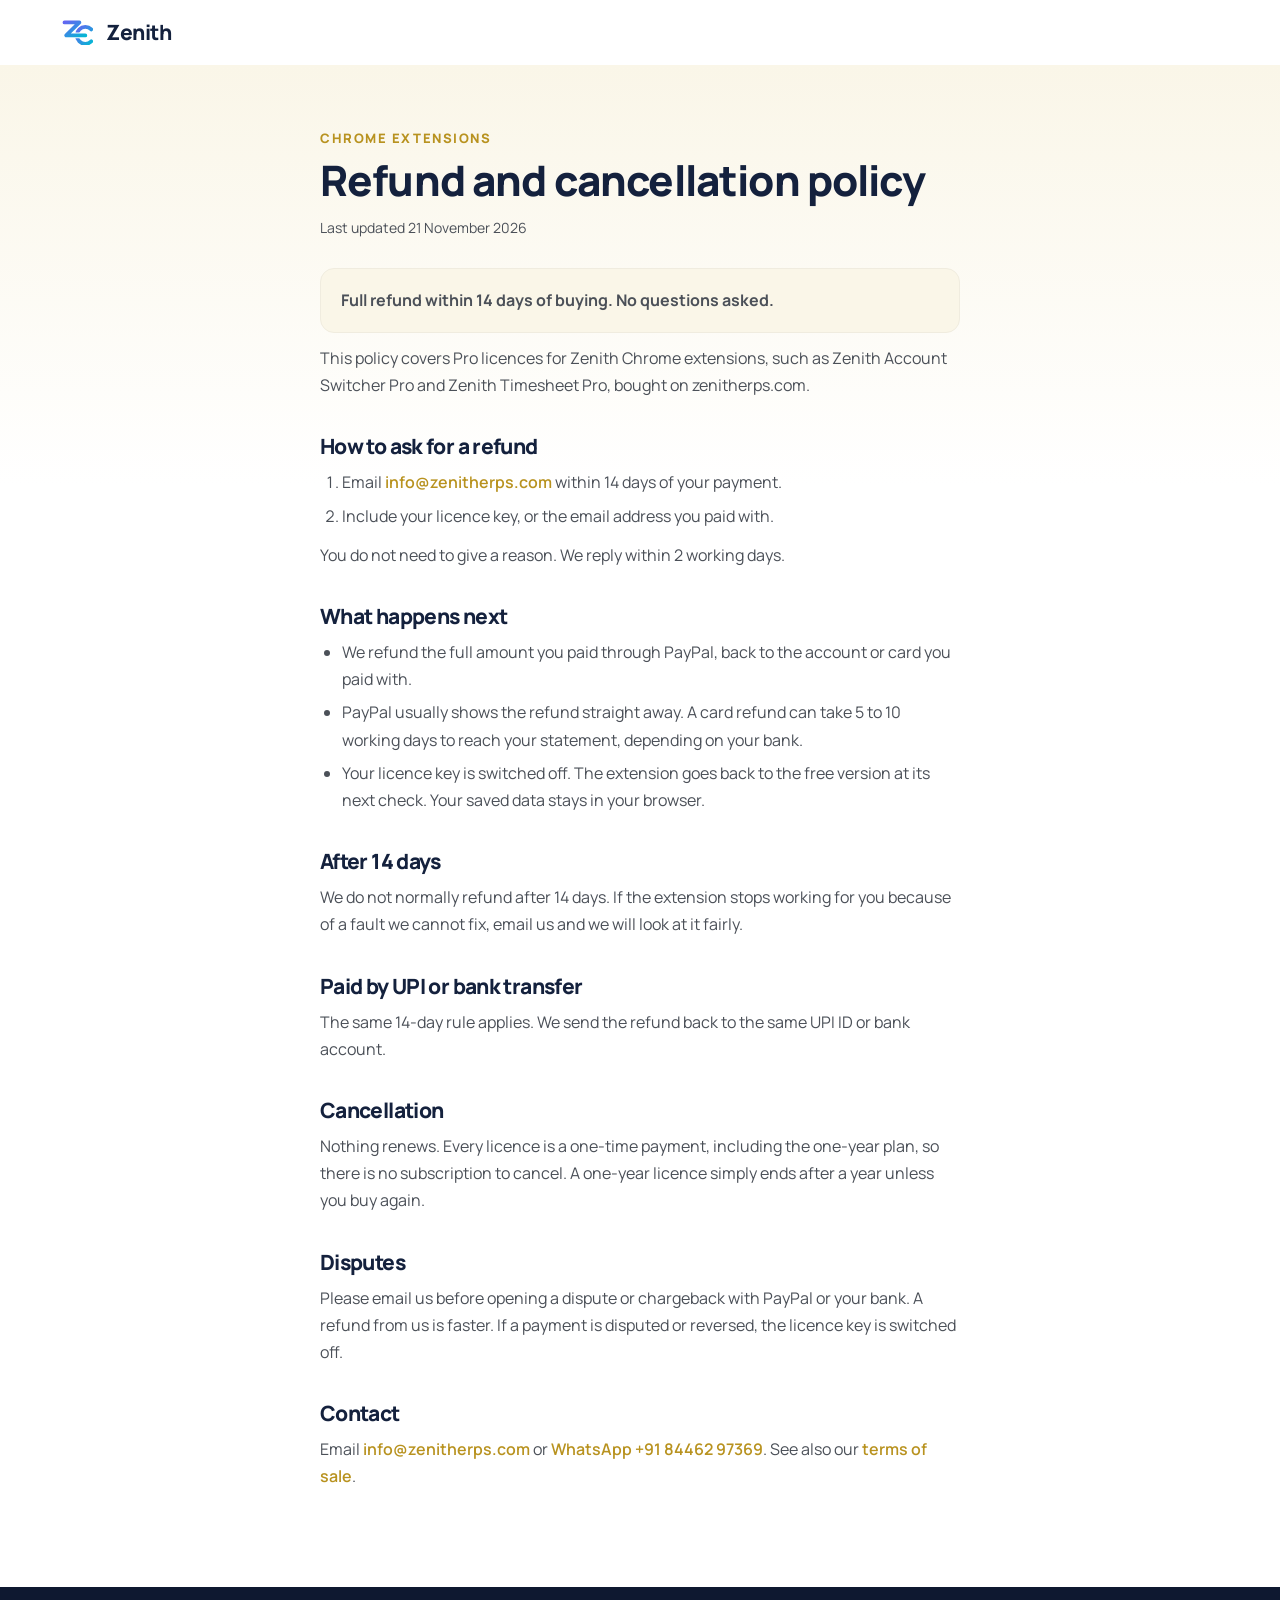
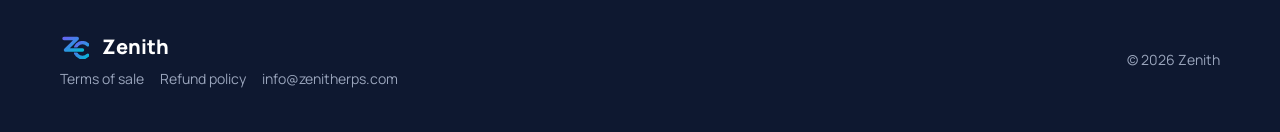
==== refund/index.html @ 4efcab1e "Add terms of sale and refund policy pages for the Chrome extensions The extensions already link to /" ====
<!DOCTYPE html>
<html lang="en">
<head>
<meta charset="utf-8">
<meta name="viewport" content="width=device-width, initial-scale=1">
<title>Refund Policy | Zenith Chrome Extensions</title>
<meta name="description" content="Full refund within 14 days of buying a Zenith Chrome extension licence. No questions asked.">
<link rel="canonical" href="https://zenitherps.com/refund/">
<meta name="theme-color" content="#14213D">
<link rel="icon" type="image/svg+xml" href="/assets/zc-mark.svg">
<link rel="preconnect" href="https://fonts.googleapis.com">
<link rel="preconnect" href="https://fonts.gstatic.com" crossorigin>
<link href="https://fonts.googleapis.com/css2?family=Manrope:wght@400;500;600;700;800&display=swap" rel="stylesheet">
<link rel="stylesheet" href="/styles.css">
<link rel="stylesheet" href="/buy/buy.css">
</head>
<body>
<div class="page">

<header class="nav" id="nav">
  <div class="nav__inner">
    <a href="/" class="nav__brand">
      <img src="/assets/zc-mark.svg" alt="Zenith logo" width="36" height="36">
      <span>Zenith</span>
    </a>
  </div>
</header>

<main class="buy">
  <div class="buy__inner legal">
    <div class="buy__label">Chrome extensions</div>
    <h1 class="balance">Refund and cancellation policy</h1>
    <p class="legal__date">Last updated 21 November 2026</p>

    <div class="legal__box">
      <p style="margin-top:0"><strong>Full refund within 14 days of buying. No questions asked.</strong></p>
    </div>

    <p>This policy covers Pro licences for Zenith Chrome extensions, such as Zenith Account Switcher Pro and Zenith Timesheet Pro, bought on zenitherps.com.</p>

    <h2>How to ask for a refund</h2>
    <ol>
      <li>Email <a href="mailto:info@zenitherps.com">info@zenitherps.com</a> within 14 days of your payment.</li>
      <li>Include your licence key, or the email address you paid with.</li>
    </ol>
    <p>You do not need to give a reason. We reply within 2 working days.</p>

    <h2>What happens next</h2>
    <ul>
      <li>We refund the full amount you paid through PayPal, back to the account or card you paid with.</li>
      <li>PayPal usually shows the refund straight away. A card refund can take 5 to 10 working days to reach your statement, depending on your bank.</li>
      <li>Your licence key is switched off. The extension goes back to the free version at its next check. Your saved data stays in your browser.</li>
    </ul>

    <h2>After 14 days</h2>
    <p>We do not normally refund after 14 days. If the extension stops working for you because of a fault we cannot fix, email us and we will look at it fairly.</p>

    <h2>Paid by UPI or bank transfer</h2>
    <p>The same 14-day rule applies. We send the refund back to the same UPI ID or bank account.</p>

    <h2>Cancellation</h2>
    <p>Nothing renews. Every licence is a one-time payment, including the one-year plan, so there is no subscription to cancel. A one-year licence simply ends after a year unless you buy again.</p>

    <h2>Disputes</h2>
    <p>Please email us before opening a dispute or chargeback with PayPal or your bank. A refund from us is faster. If a payment is disputed or reversed, the licence key is switched off.</p>

    <h2>Contact</h2>
    <p>Email <a href="mailto:info@zenitherps.com">info@zenitherps.com</a> or <a href="https://wa.me/918446297369" rel="noopener" target="_blank">WhatsApp +91 84462 97369</a>. See also our <a href="/terms/">terms of sale</a>.</p>
  </div>
</main>

<footer class="foot">
  <div class="foot__inner">
    <div class="foot__brand">
      <div class="foot__logo"><img src="/assets/zc-mark.svg" alt="Zenith logo" width="32" height="32"><div>Zenith</div></div>
      <div class="foot__tag foot__links"><a href="/terms/">Terms of sale</a><a href="/refund/">Refund policy</a><a href="mailto:info@zenitherps.com">info@zenitherps.com</a></div>
    </div>
    <div class="foot__right">
      <div class="foot__copy">© 2026 Zenith</div>
    </div>
  </div>
</footer>

</div>
</body>
</html>
---- styles.css ----
/* Zenith ERP marketing site. Values read from the Claude Design handoff (v2). */

:root {
  --navy: #14213D;
  --navy-deep: #0E1830;
  --navy-light: #1F3160;
  --navy-light-2: #243760;
  --gold: #C9A227;
  --gold-light: #E3C458;
  --gold-dark: #B8921F;
  --gold-darker: #9E7E17;
  --text: #3A3F4A;
  --body: #4B5058;
  --muted: #6B7280;
  --border: #F0ECDF;
  --border-warm: #EFE6C8;
  --border-input: #E5E1D3;
  --surface: #FCFBF7;
  --cream-1: #FAF6E8;
  --cream-2: #F6EFD6;
  --wa: #1DA851;
  --wa-hover: #178F44;
  --on-navy: #D5D9E2;
  --on-navy-2: #C9CFDB;
  --on-navy-3: #9AA5BC;
  --gold-grad: linear-gradient(135deg, #E3C458, #C9A227 60%, #B8921F);
  --gold-shadow: 0 12px 30px rgba(201, 162, 39, .35);
  --card-shadow: 0 8px 24px rgba(20, 33, 61, .05);
  --lift-shadow: 0 24px 50px rgba(20, 33, 61, .12);
}

@keyframes zfloat { 0%, 100% { transform: translateY(0); } 50% { transform: translateY(-10px); } }
@keyframes zpulse { 0%, 100% { opacity: .5; transform: scale(.8); } 50% { opacity: 1; transform: scale(1.2); } }
@keyframes zflow { to { transform: translateY(44px); } }
@keyframes zreveal { from { opacity: 0; transform: translateY(28px); } to { opacity: 1; transform: none; } }
@keyframes zin { from { opacity: 0; transform: translateY(18px); } to { opacity: 1; transform: none; } }
@keyframes zshine { from { background-position: 200% 0; } to { background-position: -200% 0; } }

html { scroll-behavior: smooth; }
body {
  margin: 0; background: #fff; color: var(--text);
  font-family: 'Manrope', system-ui, sans-serif; -webkit-font-smoothing: antialiased;
}
a { color: var(--gold); text-decoration: none; }
a:hover { color: #A8861C; }
input::placeholder { color: #9AA0AA; }
h1, h2, h3, p { margin: 0; }
img { max-width: 100%; }

.page { width: 100%; min-height: 100vh; background: #fff; overflow-x: clip; }
.container { max-width: 1160px; margin: 0 auto; padding: 104px 24px; }
.balance { text-wrap: balance; }

/* Scroll reveals: CSS scroll-driven where supported, IntersectionObserver fallback otherwise. */
.reveal { animation: zreveal linear both; animation-timeline: view(); animation-range: entry 0% entry 40%; }
.sec-head.reveal { animation-range: entry 0% entry 35%; }
@supports not (animation-timeline: view()) {
  .reveal { animation: none; opacity: 0; transform: translateY(28px); transition: opacity .7s cubic-bezier(.2,.7,.2,1), transform .7s cubic-bezier(.2,.7,.2,1); }
  .reveal.is-in { opacity: 1; transform: none; }
}
@media (prefers-reduced-motion: reduce) {
  .reveal, .reveal.is-in { animation: none; opacity: 1; transform: none; transition: none; }
  .float, .blink, .wire__pulse, .shine, .hero__copy, .hero__art { animation: none !important; }
}

/* Section headings */
.label { font-size: 13px; font-weight: 800; letter-spacing: .14em; text-transform: uppercase; color: var(--gold); }
.label--light { color: var(--gold-light); }
h2 { font-size: clamp(32px, 3.8vw, 48px); font-weight: 800; color: var(--navy); letter-spacing: -.03em; line-height: 1.05; }
.h2--white { color: #fff; }
.h2--contact { font-size: clamp(34px, 4.2vw, 54px); }
.sec-head { display: flex; flex-direction: column; gap: 14px; margin-bottom: 52px; }
.sec-head--flush { margin-bottom: 0; }
.sec-head--row { flex-direction: row; flex-wrap: wrap; align-items: flex-end; justify-content: space-between; gap: 20px; }
.sec-head__text { display: flex; flex-direction: column; gap: 14px; }

/* Buttons */
.btn { display: inline-flex; white-space: nowrap; align-items: center; gap: 10px; border-radius: 12px; font-weight: 700; transition: transform .2s, background .2s, color .2s; }
.btn:hover { transform: translateY(-2px); }
.btn--sm { font-size: 14px; gap: 8px; }
.btn--md { font-size: 15px; padding: 12px 22px; }
.btn--lg { font-size: 16px; }
.btn--navy { background: var(--navy); color: #fff; padding: 10px 18px; box-shadow: 0 6px 18px rgba(20, 33, 61, .22); }
.btn--navy:hover { background: var(--navy-light); color: #fff; transform: none; }
.btn--gold { background: var(--gold-grad); color: var(--navy); font-weight: 800; padding: 16px 28px; box-shadow: var(--gold-shadow), inset 0 1px 0 rgba(255, 255, 255, .5); }
.btn--gold:hover { color: var(--navy); }
.btn--gold.btn--flat { padding: 15px 28px; box-shadow: var(--gold-shadow); }
.btn--wa-outline { border: 2px solid var(--wa); color: var(--wa-hover); background: #fff; padding: 14px 26px; }
.btn--wa-outline.btn--sm { border-width: 1.5px; padding: 9px 16px; }
.btn--wa-outline.btn--sm:hover { transform: none; }
.btn--wa-outline.btn--md { padding: 12px 22px; background: transparent; }
.btn--wa-outline:hover { background: var(--wa); color: #fff; }
.btn--wa-solid { background: var(--wa); color: #fff; padding: 15px 28px; box-shadow: 0 12px 30px rgba(29, 168, 81, .3); }
.btn--wa-solid:hover { color: #fff; }
.btn-row { display: flex; flex-wrap: wrap; gap: 12px; }
.dot { display: inline-block; width: 6px; height: 6px; border-radius: 50%; }
.dot--gold { background: var(--gold); }
.dot--green { width: 8px; height: 8px; background: var(--wa); }
.dot--live { background: var(--wa); box-shadow: 0 0 8px var(--wa); }

/* Header */
.nav { position: sticky; top: 0; z-index: 50; background: rgba(255, 255, 255, .88); backdrop-filter: blur(14px); -webkit-backdrop-filter: blur(14px); border-bottom: 1px solid transparent; box-shadow: none; transition: box-shadow .3s, border-color .3s; }
.nav.is-scrolled { border-bottom-color: #EEE9DA; box-shadow: 0 8px 30px rgba(20, 33, 61, .08); }
.nav__inner { max-width: 1160px; margin: 0 auto; padding: 14px 24px; display: flex; align-items: center; justify-content: space-between; gap: 16px; }
.nav__brand { display: flex; align-items: center; gap: 10px; color: var(--navy); }
.nav__brand:hover { color: var(--navy); }
.nav__brand img { width: 36px; height: 36px; display: block; }
.nav__brand span { font-weight: 800; font-size: 21px; letter-spacing: -.02em; }
.nav__ctas { display: flex; gap: 10px; align-items: center; }

/* Hero */
.hero { position: relative; overflow: hidden; }
.hero__glow { position: absolute; inset: 0; background: radial-gradient(60% 50% at 80% 20%, rgba(201, 162, 39, .16), transparent 70%), radial-gradient(40% 40% at 10% 90%, rgba(20, 33, 61, .06), transparent 70%); }
.hero__grid { position: absolute; inset: 0; background-image: linear-gradient(rgba(20, 33, 61, .045) 1px, transparent 1px), linear-gradient(90deg, rgba(20, 33, 61, .045) 1px, transparent 1px); background-size: 40px 40px; mask-image: radial-gradient(70% 70% at 50% 40%, #000 30%, transparent); -webkit-mask-image: radial-gradient(70% 70% at 50% 40%, #000 30%, transparent); }
.hero__inner { position: relative; max-width: 1160px; margin: 0 auto; padding: 40px 24px 64px; display: grid; grid-template-columns: repeat(auto-fit, minmax(320px, 1fr)); gap: 56px; align-items: center; }
.hero__copy { display: flex; flex-direction: column; gap: 26px; animation: zin .8s cubic-bezier(.2, .7, .2, 1) both; }
.pill { display: inline-flex; white-space: nowrap; align-items: center; gap: 10px; align-self: flex-start; padding: 7px 14px 7px 8px; border-radius: 999px; background: #fff; border: 1px solid var(--border-warm); box-shadow: 0 4px 14px rgba(20, 33, 61, .06); font-size: 13px; font-weight: 600; color: var(--navy); }
.pill__chip { padding: 3px 9px; border-radius: 999px; background: linear-gradient(135deg, #E3C458, #C9A227); color: var(--navy); font-size: 11px; font-weight: 800; letter-spacing: .08em; }
h1 { font-size: clamp(42px, 5.6vw, 72px); line-height: 1; font-weight: 800; color: var(--navy); letter-spacing: -.035em; text-wrap: balance; }
.shine { background: linear-gradient(90deg, #9E7E17, #E3C458, #C9A227, #9E7E17); background-size: 200% 100%; -webkit-background-clip: text; background-clip: text; color: transparent; animation: zshine 6s linear infinite; }
.hero__sub { font-size: 19px; line-height: 1.55; color: var(--body); max-width: 540px; text-wrap: pretty; }
.trust { display: flex; flex-wrap: wrap; gap: 8px 18px; font-size: 14px; font-weight: 600; color: var(--muted); }
.trust span { display: flex; align-items: center; gap: 7px; }

.hero__art { position: relative; min-height: 420px; display: flex; align-items: center; justify-content: center; animation: zin 1s .15s cubic-bezier(.2, .7, .2, 1) both; }
.hero__halo { position: absolute; width: 80%; height: 80%; border-radius: 50%; background: radial-gradient(closest-side, rgba(201, 162, 39, .35), rgba(201, 162, 39, 0)); }
.hero__ring { position: absolute; right: -2%; bottom: 4%; width: 150px; height: 150px; border-radius: 50%; border: 16px solid rgba(201, 162, 39, .28); filter: blur(7px); }
.frame { position: relative; width: min(100%, 500px); border-radius: 14px; background: linear-gradient(180deg, #1F3160, #14213D); padding: 10px 10px 16px; box-shadow: 0 40px 80px rgba(20, 33, 61, .28), 0 0 0 1px rgba(255, 255, 255, .08) inset; transform: perspective(1400px) rotateY(-9deg) rotateX(3deg); }
.frame img { display: block; width: 100%; height: auto; border-radius: 7px; }
.frame__foot { margin: 11px auto 0; width: 44px; height: 4px; border-radius: 2px; background: rgba(255, 255, 255, .25); }
.float { position: absolute; padding: 14px; border-radius: 12px; background: rgba(255, 255, 255, .85); backdrop-filter: blur(10px); -webkit-backdrop-filter: blur(10px); box-shadow: 0 16px 40px rgba(20, 33, 61, .14); border: 1px solid var(--border); display: flex; flex-direction: column; gap: 8px; }
.float--bill { left: -2%; top: 4%; width: 160px; animation: zfloat 6s ease-in-out infinite; }
.float--rate { right: -3%; top: 12%; width: 150px; animation: zfloat 7s ease-in-out infinite 1s; }
.float--tag { left: 6%; bottom: 2%; width: 140px; flex-direction: row; align-items: center; gap: 10px; animation: zfloat 8s ease-in-out infinite .5s; }
.float__head { display: flex; justify-content: space-between; align-items: center; }
.float__head span:first-child, .float__title { font-size: 11px; font-weight: 800; color: var(--navy); letter-spacing: .06em; }
.float__gst { font-size: 10px; font-weight: 700; color: var(--wa-hover); background: rgba(29, 168, 81, .12); padding: 2px 6px; border-radius: 999px; }
.float__col { display: flex; flex-direction: column; gap: 6px; flex: 1; }
.bar { height: 6px; border-radius: 3px; background: #E9E4D3; }
.bar--gold { height: 8px; border-radius: 4px; background: linear-gradient(90deg, #E3C458, #C9A227); }
.bar--tall { height: 12px; border-radius: 6px; }
.bar--90 { width: 90%; } .bar--80 { width: 80%; } .bar--70 { width: 70%; } .bar--62 { width: 62%; } .bar--50 { width: 50%; }
.tag-icon { width: 24px; height: 24px; border-radius: 5px; border: 2px solid var(--gold); transform: rotate(45deg); flex: none; display: flex; align-items: center; justify-content: center; }
.tag-icon i { width: 5px; height: 5px; border-radius: 50%; background: var(--gold); }

/* Built for the counter */
.counter { background: var(--surface); border-top: 1px solid var(--border); border-bottom: 1px solid var(--border); }
.link-arrow { font-size: 15px; font-weight: 700; color: var(--navy); display: inline-flex; align-items: center; gap: 8px; border-bottom: 2px solid var(--gold); padding-bottom: 3px; }
.link-arrow:hover { color: var(--gold); }
.chev { display: inline-block; width: 8px; height: 8px; border-top: 2px solid currentColor; border-right: 2px solid currentColor; transform: rotate(45deg); }
.grid { display: grid; gap: 20px; }
.grid--4 { grid-template-columns: repeat(auto-fit, minmax(min(100%, 200px), 1fr)); }
.grid--3 { grid-template-columns: repeat(auto-fit, minmax(min(100%, 260px), 1fr)); }
.grid--tight { gap: 18px; }
.card { background: #fff; border: 1px solid var(--border); border-radius: 12px; padding: 30px 28px; box-shadow: var(--card-shadow); display: flex; flex-direction: column; gap: 16px; transition: transform .25s, box-shadow .25s, border-color .25s; }
.card:hover { transform: translateY(-6px); box-shadow: var(--lift-shadow); border-color: #E9D9A3; }
.card h3 { font-size: 20px; font-weight: 800; color: var(--navy); letter-spacing: -.01em; }
.card p { font-size: 15px; line-height: 1.65; color: var(--body); }
.tile { width: 48px; height: 48px; border-radius: 12px; background: linear-gradient(135deg, rgba(201, 162, 39, .18), rgba(201, 162, 39, .06)); border: 1px solid rgba(201, 162, 39, .5); display: flex; align-items: center; justify-content: center; }
.tile svg { display: block; }

/* Your shop, your computer */
.local { max-width: 1160px; margin: 0 auto; padding: 112px 24px; display: grid; grid-template-columns: repeat(auto-fit, minmax(320px, 1fr)); gap: 64px; align-items: center; }
.local__copy { display: flex; flex-direction: column; gap: 24px; }
.local h2 { line-height: 1.08; }
.ticks { list-style: none; margin: 8px 0 0; padding: 0; display: flex; flex-direction: column; gap: 18px; }
.ticks li { display: flex; gap: 14px; align-items: flex-start; font-size: 17px; line-height: 1.55; color: var(--text); }
.tick { flex: none; width: 26px; height: 26px; border-radius: 50%; background: linear-gradient(135deg, #E3C458, #C9A227); display: flex; align-items: center; justify-content: center; margin-top: 1px; box-shadow: 0 4px 10px rgba(201, 162, 39, .35); }
.tick i { display: block; width: 10px; height: 5px; border-left: 2.5px solid var(--navy); border-bottom: 2.5px solid var(--navy); transform: rotate(-45deg) translate(1px, -1px); }
.local__cta { align-self: flex-start; margin-top: 8px; }

.diagram { position: relative; overflow: hidden; display: flex; flex-direction: column; align-items: center; padding: 44px 24px 34px; border-radius: 14px; background: radial-gradient(120% 90% at 50% 0%, #1F3160 0%, #14213D 55%, #0E1830 100%); box-shadow: 0 40px 90px rgba(20, 33, 61, .32); }
.diagram__grid { position: absolute; inset: 0; background-image: linear-gradient(rgba(255, 255, 255, .04) 1px, transparent 1px), linear-gradient(90deg, rgba(255, 255, 255, .04) 1px, transparent 1px); background-size: 28px 28px; mask-image: radial-gradient(closest-side, #000, transparent); -webkit-mask-image: radial-gradient(closest-side, #000, transparent); }
.diagram__glow { position: absolute; top: -40px; width: 280px; height: 280px; border-radius: 50%; background: radial-gradient(closest-side, rgba(201, 162, 39, .38), rgba(201, 162, 39, 0)); }
.diagram__main { position: relative; display: flex; flex-direction: column; align-items: center; gap: 10px; }
.server { width: 176px; height: 108px; border-radius: 12px; background: linear-gradient(160deg, #243760, #14213D); border: 1px solid rgba(201, 162, 39, .7); box-shadow: 0 0 0 6px rgba(201, 162, 39, .08), 0 20px 50px rgba(0, 0, 0, .45), inset 0 1px 0 rgba(255, 255, 255, .15); display: flex; flex-direction: column; justify-content: center; gap: 6px; padding: 0 18px; box-sizing: border-box; }
.server__line { height: 4px; border-radius: 2px; background: rgba(255, 255, 255, .22); }
.server__line--gold { height: 5px; border-radius: 3px; background: var(--gold); width: 55%; box-shadow: 0 0 10px rgba(201, 162, 39, .7); }
.server__line--85 { width: 85%; } .server__line--70 { width: 70%; } .server__line--40 { width: 40%; background: rgba(255, 255, 255, .12); }
.server__stand { width: 60px; height: 4px; border-radius: 2px; background: rgba(201, 162, 39, .8); }
.server__badge { display: inline-flex; align-items: center; gap: 8px; font-size: 12px; font-weight: 700; color: #fff; letter-spacing: .08em; text-transform: uppercase; padding: 6px 12px; border-radius: 999px; background: rgba(201, 162, 39, .15); border: 1px solid rgba(201, 162, 39, .4); }
.wire { position: relative; }
.wire--down { width: 2px; height: 30px; background: linear-gradient(rgba(201, 162, 39, .2), #C9A227); overflow: hidden; }
.wire__pulse { position: absolute; left: 0; top: -14px; width: 2px; height: 14px; background: #fff; box-shadow: 0 0 8px #fff; animation: zflow 1.8s linear infinite; }
.wire--bus { width: min(100%, 380px); height: 2px; background: linear-gradient(90deg, rgba(201, 162, 39, .2), #C9A227 20%, #C9A227 80%, rgba(201, 162, 39, .2)); }
.wire--drop { width: 2px; height: 26px; background: linear-gradient(#C9A227, rgba(201, 162, 39, .2)); }
.counters { position: relative; width: min(100%, 440px); display: flex; justify-content: space-between; gap: 14px; }
.counter-node { display: flex; flex-direction: column; align-items: center; flex: 1; min-width: 0; }
.screen { width: min(100%, 96px); aspect-ratio: 3 / 2; border-radius: 8px; background: linear-gradient(160deg, rgba(255, 255, 255, .14), rgba(255, 255, 255, .04)); border: 1px solid rgba(201, 162, 39, .5); backdrop-filter: blur(6px); -webkit-backdrop-filter: blur(6px); box-shadow: 0 10px 30px rgba(0, 0, 0, .35), inset 0 1px 0 rgba(255, 255, 255, .2); display: flex; align-items: center; justify-content: center; }
.blink { width: 8px; height: 8px; border-radius: 50%; background: var(--gold); box-shadow: 0 0 12px var(--gold); animation: zpulse 2.4s ease-in-out infinite; }
.blink--2 { animation-delay: .8s; } .blink--3 { animation-delay: 1.6s; }
.screen__stand { width: 24px; height: 3px; background: rgba(201, 162, 39, .6); border-radius: 2px; margin-top: 5px; }
.counter-node__name { font-size: 12px; font-weight: 600; color: var(--on-navy-2); margin-top: 8px; letter-spacing: .04em; }
.diagram__caption { position: relative; margin-top: 28px; display: flex; gap: 18px; flex-wrap: wrap; justify-content: center; font-size: 11px; font-family: ui-monospace, Menlo, monospace; color: var(--on-navy-3); letter-spacing: .06em; }
.diagram__sep { color: var(--gold); }

/* Ready for your CA */
.ca { position: relative; overflow: hidden; background: var(--navy); }
.ca__glow { position: absolute; inset: 0; background: radial-gradient(70% 60% at 100% 0%, rgba(201, 162, 39, .22), transparent 60%); }
.ca .container { position: relative; }
.glass { border: 1px solid rgba(201, 162, 39, .3); border-radius: 12px; padding: 28px 24px; display: flex; flex-direction: column; gap: 14px; background: linear-gradient(160deg, rgba(255, 255, 255, .07), rgba(255, 255, 255, .02)); backdrop-filter: blur(6px); -webkit-backdrop-filter: blur(6px); transition: transform .25s, border-color .25s, background .25s; }
.glass:hover { border-color: var(--gold); transform: translateY(-4px); background: rgba(255, 255, 255, .08); }
.glass__icon { width: 38px; height: 38px; border-radius: 9px; border: 1.5px solid var(--gold); display: flex; align-items: center; justify-content: center; box-sizing: border-box; }
.glass__title { font-size: 22px; font-weight: 800; color: #fff; letter-spacing: -.01em; }
.glass__body { font-size: 14.5px; line-height: 1.6; color: var(--on-navy); }

/* Why jewellers choose Zenith */
.why { padding: 112px 24px; }
.card--why { position: relative; overflow: hidden; padding: 34px 30px; gap: 14px; }
.card--why:hover { border-color: var(--border); }
.card--why h3 { font-size: 22px; }
.card--why p { font-size: 15.5px; }
.watermark { position: absolute; right: -10px; top: -18px; font-size: 120px; font-weight: 800; color: rgba(201, 162, 39, .08); line-height: 1; letter-spacing: -.05em; }
.rule { width: 40px; height: 3px; background: linear-gradient(90deg, #E3C458, #C9A227); border-radius: 2px; }

/* Free download (lead magnet) */
.download { background: var(--surface); border-top: 1px solid var(--border); }
.download__inner { max-width: 1160px; margin: 0 auto; padding: 104px 24px; display: grid; grid-template-columns: repeat(auto-fit, minmax(min(100%, 320px), 1fr)); gap: 48px; align-items: center; }
.download__copy { display: flex; flex-direction: column; gap: 26px; }
.download__sub { font-size: 18px; line-height: 1.55; color: var(--text); text-wrap: pretty; max-width: 540px; }
.ticks--tight { gap: 12px; }
.ticks--tight li { font-size: 16px; }
.form__done { font-size: 14px; color: var(--wa-hover); font-weight: 600; }
.form__done a { text-decoration: underline; }
.form__fine { font-size: 12.5px; color: var(--muted); text-align: center; }

/* Contact */
.contact { position: relative; overflow: hidden; background: linear-gradient(180deg, #FAF6E8, #F6EFD6); border-top: 1px solid var(--border-warm); }
.contact__blob { position: absolute; right: -120px; top: -120px; width: 420px; height: 420px; border-radius: 50%; background: radial-gradient(closest-side, rgba(201, 162, 39, .28), transparent); }
.contact__inner { position: relative; max-width: 1160px; margin: 0 auto; padding: 104px 24px; display: grid; grid-template-columns: repeat(auto-fit, minmax(min(100%, 320px), 1fr)); gap: 48px; align-items: center; }
.contact__copy { display: flex; flex-direction: column; gap: 26px; }
.contact__sub { font-size: 18px; line-height: 1.55; color: var(--text); text-wrap: pretty; max-width: 520px; }
.contact__phone { font-size: clamp(32px, 4.4vw, 48px); font-weight: 800; color: var(--navy); letter-spacing: -.03em; line-height: 1.1; }
.contact__phone:hover { color: var(--gold); }
.contact__meta { display: flex; flex-direction: column; gap: 6px; font-size: 15px; color: var(--body); line-height: 1.5; padding-top: 8px; border-top: 1px solid rgba(201, 162, 39, .35); }
.contact__email { color: var(--body); }
.contact__email:hover { color: var(--gold); }

.form { background: #fff; border: 1px solid var(--border-warm); border-radius: 14px; padding: 32px; box-shadow: 0 30px 70px rgba(20, 33, 61, .14); display: flex; flex-direction: column; gap: 14px; }
.form__head { display: flex; flex-direction: column; gap: 4px; margin-bottom: 6px; }
.form__title { font-size: 20px; font-weight: 800; color: var(--navy); }
.form__sub { font-size: 14px; color: var(--muted); }
.form input:not(.hp) { width: 100%; box-sizing: border-box; font: inherit; font-size: 15px; padding: 14px 16px; border: 1px solid var(--border-input); border-radius: 10px; color: var(--navy); outline: none; background: var(--surface); transition: border-color .2s, background .2s, box-shadow .2s; }
.form input:focus { border-color: var(--gold); background: #fff; box-shadow: 0 0 0 4px rgba(201, 162, 39, .18); }
.form input.is-invalid { border-color: #C0392B; }
.hp { position: absolute; left: -9999px; width: 1px; height: 1px; opacity: 0; }
.form__submit { font: inherit; font-weight: 800; font-size: 16px; background: var(--gold-grad); color: var(--navy); border: 0; padding: 16px; border-radius: 12px; cursor: pointer; margin-top: 6px; box-shadow: 0 10px 24px rgba(201, 162, 39, .3); transition: transform .2s; }
.form__submit:hover { transform: translateY(-2px); }
.form__submit:disabled { cursor: default; transform: none; }
.form__error { font-size: 14px; color: #C0392B; }

/* Footer */
.foot { background: var(--navy-deep); }
.foot__inner { max-width: 1160px; margin: 0 auto; padding: 44px 24px; display: flex; flex-wrap: wrap; justify-content: space-between; align-items: center; gap: 20px; }
.foot__brand { display: flex; flex-direction: column; gap: 6px; }
.foot__logo { display: flex; align-items: center; gap: 10px; font-weight: 800; font-size: 20px; color: #fff; }
.foot__logo img { width: 32px; height: 32px; display: block; }
.foot__logo span { color: var(--gold-light); }
.foot__tag { font-size: 14px; color: var(--on-navy-3); }
.foot__right { display: flex; flex-direction: column; gap: 6px; font-size: 14px; color: var(--on-navy-3); text-align: right; }
.foot__right a { color: #fff; font-weight: 700; font-size: 16px; }
.foot__right a:hover { color: var(--gold-light); }
.foot__copy { white-space: nowrap; }

/* Mobile bottom bar */
.mobile-bar { display: none; position: fixed; left: 0; right: 0; bottom: 0; z-index: 60; gap: 10px; padding: 10px 14px calc(10px + env(safe-area-inset-bottom)); background: rgba(255, 255, 255, .96); backdrop-filter: blur(12px); -webkit-backdrop-filter: blur(12px); border-top: 1px solid #EEE9DA; box-shadow: 0 -10px 30px rgba(20, 33, 61, .08); }
.mobile-bar a { flex: 1; display: flex; align-items: center; justify-content: center; min-height: 50px; border-radius: 12px; font-size: 15px; }
.mobile-bar__call { background: linear-gradient(135deg, #E3C458, #C9A227); color: var(--navy); font-weight: 800; }
.mobile-bar__call:hover { color: var(--navy); }
.mobile-bar__wa { background: var(--wa); color: #fff; font-weight: 700; }
.mobile-bar__wa:hover { color: #fff; }

@media (max-width: 719.98px) {
  .nav__ctas { display: none; }
  .mobile-bar { display: flex; }
  .page { padding-bottom: 84px; }
  .frame { transform: none; }
}
---- buy/buy.css ----
/* Buy pages for Zenith Chrome extensions. Uses the tokens and buttons from /styles.css. */

[hidden] { display: none !important; }

.buy { background: linear-gradient(180deg, #FAF6E8, #fff 420px); min-height: calc(100vh - 160px); }
.buy__inner { max-width: 640px; margin: 0 auto; padding: 64px 16px 96px; }
.buy__label { font-size: 13px; font-weight: 800; letter-spacing: .12em; text-transform: uppercase; color: var(--gold-dark); }
.buy h1 { margin-top: 10px; font-size: clamp(30px, 6vw, 42px); line-height: 1.12; letter-spacing: -.02em; color: var(--navy); font-weight: 800; }
.buy__sub { margin-top: 14px; font-size: 17px; line-height: 1.6; color: var(--body); }
.buy__list { margin: 18px 0 0; padding-left: 20px; color: var(--body); line-height: 1.8; }

.buy-card { margin-top: 32px; background: #fff; border: 1px solid var(--border); border-radius: 18px; padding: 24px; box-shadow: var(--card-shadow); }
.buy-card h2 { font-size: 20px; color: var(--navy); font-weight: 800; }
.buy-card p { margin-top: 10px; line-height: 1.6; color: var(--body); }

.sandbox { margin-top: 24px; padding: 12px 16px; border-radius: 12px; background: #FFF4D6; border: 1px solid #F0D98A; color: #6B5310; font-size: 14px; font-weight: 600; }

.plans { display: grid; gap: 10px; margin: 0 0 20px; }
.plan { display: flex; align-items: center; gap: 12px; padding: 14px 16px; border: 1.5px solid var(--border-input); border-radius: 12px; cursor: pointer; transition: border-color .2s, background .2s; }
.plan:has(input:checked) { border-color: var(--gold); background: var(--cream-1); }
.plan input { accent-color: var(--gold-dark); width: 18px; height: 18px; margin: 0; flex: none; }
.plans--single .plan input { display: none; }
.plan__text { flex: 1; font-weight: 600; color: var(--text); }
.plan__price { font-weight: 800; color: var(--navy); white-space: nowrap; }

.buy__note { margin-top: 14px; font-size: 14px; color: var(--muted); line-height: 1.6; }
.buy__error { margin-top: 14px; padding: 12px 14px; border-radius: 10px; background: #FDECEC; color: #9B1C1C; font-size: 14px; font-weight: 600; }
.buy__working { margin-top: 14px; font-size: 15px; font-weight: 700; color: var(--navy); }

.key { margin-top: 16px; display: flex; flex-wrap: wrap; align-items: center; gap: 12px; }
.key__value { font-family: ui-monospace, 'SFMono-Regular', Consolas, monospace; font-size: clamp(18px, 5vw, 24px); font-weight: 700; letter-spacing: .04em; color: var(--navy); background: var(--cream-1); border: 1px dashed var(--gold); border-radius: 10px; padding: 12px 16px; user-select: all; overflow-wrap: anywhere; }
.key__copy { border: 0; cursor: pointer; font: inherit; }
.steps { margin: 16px 0 0; padding-left: 20px; line-height: 1.8; color: var(--body); }

.india { margin-top: 24px; font-size: 15px; color: var(--body); line-height: 1.6; }

/* Terms and refund pages */
.legal h2 { margin-top: 36px; font-size: 21px; color: var(--navy); font-weight: 800; }
.legal p, .legal li { line-height: 1.7; color: var(--body); }
.legal p { margin-top: 12px; }
.legal ul, .legal ol { margin: 12px 0 0; padding-left: 22px; }
.legal li + li { margin-top: 6px; }
.legal a { color: var(--gold-dark); font-weight: 600; }
.legal__date { margin-top: 10px; font-size: 14px; color: var(--muted); }
.legal__box { margin-top: 28px; padding: 18px 20px; border-radius: 14px; background: var(--cream-1); border: 1px solid var(--border); }
.foot__links { display: flex; flex-wrap: wrap; gap: 16px; }
.foot__links a { color: inherit; }
.buy__note a { color: var(--gold-dark); font-weight: 600; }
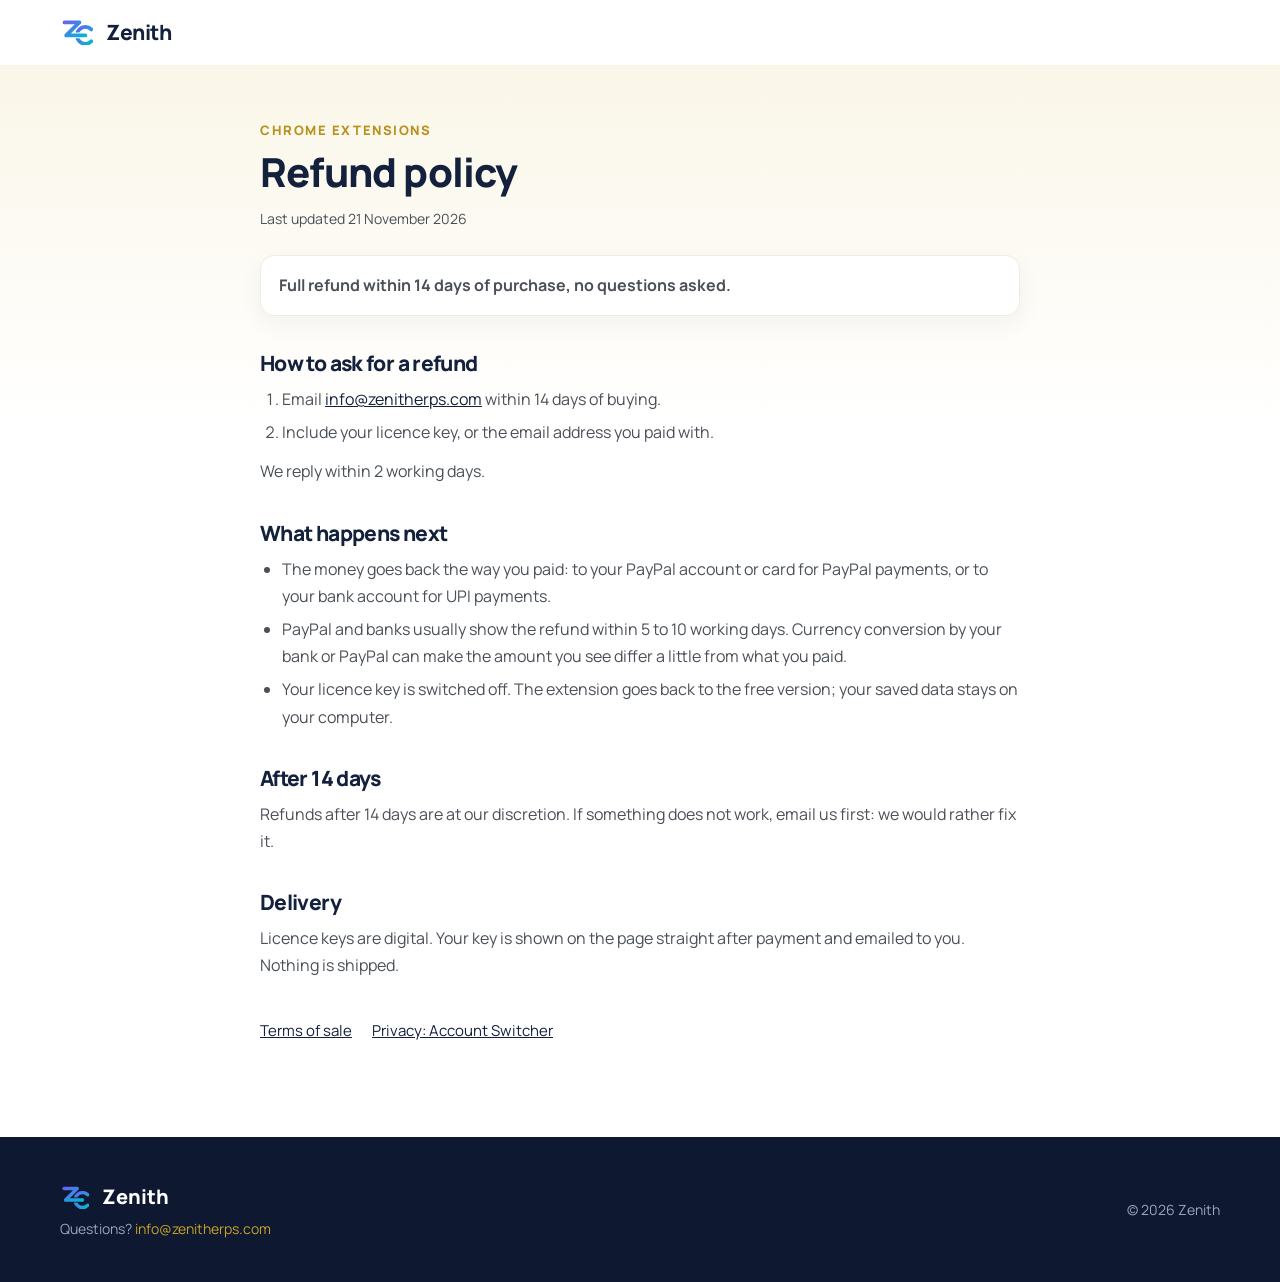
==== commit 5bb1341e: "Privacy, terms and refund pages for the Chrome extensions Privacy policy for Zenith Account Switcher" ====
--- a/refund/index.html
+++ b/refund/index.html
@@ -3,8 +3,8 @@
 <head>
 <meta charset="utf-8">
 <meta name="viewport" content="width=device-width, initial-scale=1">
-<title>Refund Policy | Zenith Chrome Extensions</title>
-<meta name="description" content="Full refund within 14 days of buying a Zenith Chrome extension licence. No questions asked.">
+<title>Refund policy: Zenith Chrome extensions</title>
+<meta name="description" content="Full refund within 14 days for any Zenith Chrome extension Pro licence key. No questions asked.">
 <link rel="canonical" href="https://zenitherps.com/refund/">
 <meta name="theme-color" content="#14213D">
 <link rel="icon" type="image/svg+xml" href="/assets/zc-mark.svg">
@@ -12,7 +12,7 @@
 <link rel="preconnect" href="https://fonts.gstatic.com" crossorigin>
 <link href="https://fonts.googleapis.com/css2?family=Manrope:wght@400;500;600;700;800&display=swap" rel="stylesheet">
 <link rel="stylesheet" href="/styles.css">
-<link rel="stylesheet" href="/buy/buy.css">
+<link rel="stylesheet" href="/legal/legal.css">
 </head>
 <body>
 <div class="page">
@@ -26,46 +26,40 @@
   </div>
 </header>
 
-<main class="buy">
-  <div class="buy__inner legal">
-    <div class="buy__label">Chrome extensions</div>
-    <h1 class="balance">Refund and cancellation policy</h1>
+<main class="legal">
+  <div class="legal__inner">
+    <div class="legal__label">Chrome extensions</div>
+    <h1>Refund policy</h1>
     <p class="legal__date">Last updated 21 November 2026</p>
 
     <div class="legal__box">
-      <p style="margin-top:0"><strong>Full refund within 14 days of buying. No questions asked.</strong></p>
+      <p><b>Full refund within 14 days of purchase, no questions asked.</b></p>
     </div>
-
-    <p>This policy covers Pro licences for Zenith Chrome extensions, such as Zenith Account Switcher Pro and Zenith Timesheet Pro, bought on zenitherps.com.</p>
 
     <h2>How to ask for a refund</h2>
     <ol>
-      <li>Email <a href="mailto:info@zenitherps.com">info@zenitherps.com</a> within 14 days of your payment.</li>
+      <li>Email <a href="mailto:info@zenitherps.com?subject=Refund%20request">info@zenitherps.com</a> within 14 days of buying.</li>
       <li>Include your licence key, or the email address you paid with.</li>
     </ol>
-    <p>You do not need to give a reason. We reply within 2 working days.</p>
+    <p>We reply within 2 working days.</p>
 
     <h2>What happens next</h2>
     <ul>
-      <li>We refund the full amount you paid through PayPal, back to the account or card you paid with.</li>
-      <li>PayPal usually shows the refund straight away. A card refund can take 5 to 10 working days to reach your statement, depending on your bank.</li>
-      <li>Your licence key is switched off. The extension goes back to the free version at its next check. Your saved data stays in your browser.</li>
+      <li>The money goes back the way you paid: to your PayPal account or card for PayPal payments, or to your bank account for UPI payments.</li>
+      <li>PayPal and banks usually show the refund within 5 to 10 working days. Currency conversion by your bank or PayPal can make the amount you see differ a little from what you paid.</li>
+      <li>Your licence key is switched off. The extension goes back to the free version; your saved data stays on your computer.</li>
     </ul>
 
     <h2>After 14 days</h2>
-    <p>We do not normally refund after 14 days. If the extension stops working for you because of a fault we cannot fix, email us and we will look at it fairly.</p>
+    <p>Refunds after 14 days are at our discretion. If something does not work, email us first: we would rather fix it.</p>
 
-    <h2>Paid by UPI or bank transfer</h2>
-    <p>The same 14-day rule applies. We send the refund back to the same UPI ID or bank account.</p>
+    <h2>Delivery</h2>
+    <p>Licence keys are digital. Your key is shown on the page straight after payment and emailed to you. Nothing is shipped.</p>
 
-    <h2>Cancellation</h2>
-    <p>Nothing renews. Every licence is a one-time payment, including the one-year plan, so there is no subscription to cancel. A one-year licence simply ends after a year unless you buy again.</p>
-
-    <h2>Disputes</h2>
-    <p>Please email us before opening a dispute or chargeback with PayPal or your bank. A refund from us is faster. If a payment is disputed or reversed, the licence key is switched off.</p>
-
-    <h2>Contact</h2>
-    <p>Email <a href="mailto:info@zenitherps.com">info@zenitherps.com</a> or <a href="https://wa.me/918446297369" rel="noopener" target="_blank">WhatsApp +91 84462 97369</a>. See also our <a href="/terms/">terms of sale</a>.</p>
+    <div class="legal__links">
+      <a href="/terms/">Terms of sale</a>
+      <a href="/privacy/account-switcher/">Privacy: Account Switcher</a>
+    </div>
   </div>
 </main>
 
@@ -73,7 +67,7 @@
   <div class="foot__inner">
     <div class="foot__brand">
       <div class="foot__logo"><img src="/assets/zc-mark.svg" alt="Zenith logo" width="32" height="32"><div>Zenith</div></div>
-      <div class="foot__tag foot__links"><a href="/terms/">Terms of sale</a><a href="/refund/">Refund policy</a><a href="mailto:info@zenitherps.com">info@zenitherps.com</a></div>
+      <div class="foot__tag">Questions? <a href="mailto:info@zenitherps.com">info@zenitherps.com</a></div>
     </div>
     <div class="foot__right">
       <div class="foot__copy">© 2026 Zenith</div>
--- a/legal/legal.css
+++ b/legal/legal.css
@@ -0,0 +1,15 @@
+/* Policy pages (privacy, terms, refund). Uses the tokens from /styles.css. */
+.legal { background: linear-gradient(180deg, #FAF6E8, #fff 360px); }
+.legal__inner { max-width: 760px; margin: 0 auto; padding: 56px 16px 96px; }
+.legal__label { font-size: 13px; font-weight: 800; letter-spacing: .12em; text-transform: uppercase; color: var(--gold-dark); }
+.legal h1 { margin-top: 10px; font-size: clamp(28px, 6vw, 40px); line-height: 1.15; letter-spacing: -.02em; color: var(--navy); font-weight: 800; }
+.legal__date { margin-top: 10px; font-size: 14px; color: var(--muted); }
+.legal h2 { margin-top: 36px; font-size: 21px; color: var(--navy); font-weight: 800; }
+.legal p, .legal li { line-height: 1.7; color: var(--body); }
+.legal p { margin-top: 12px; }
+.legal ul, .legal ol { margin: 12px 0 0; padding-left: 22px; }
+.legal li + li { margin-top: 6px; }
+.legal a { color: var(--navy); text-decoration: underline; }
+.legal__box { margin-top: 24px; padding: 16px 18px; border-radius: 14px; background: #fff; border: 1px solid var(--border); box-shadow: var(--card-shadow); }
+.legal__box p:first-child { margin-top: 0; }
+.legal__links { margin-top: 40px; font-size: 15px; display: flex; flex-wrap: wrap; gap: 8px 20px; }
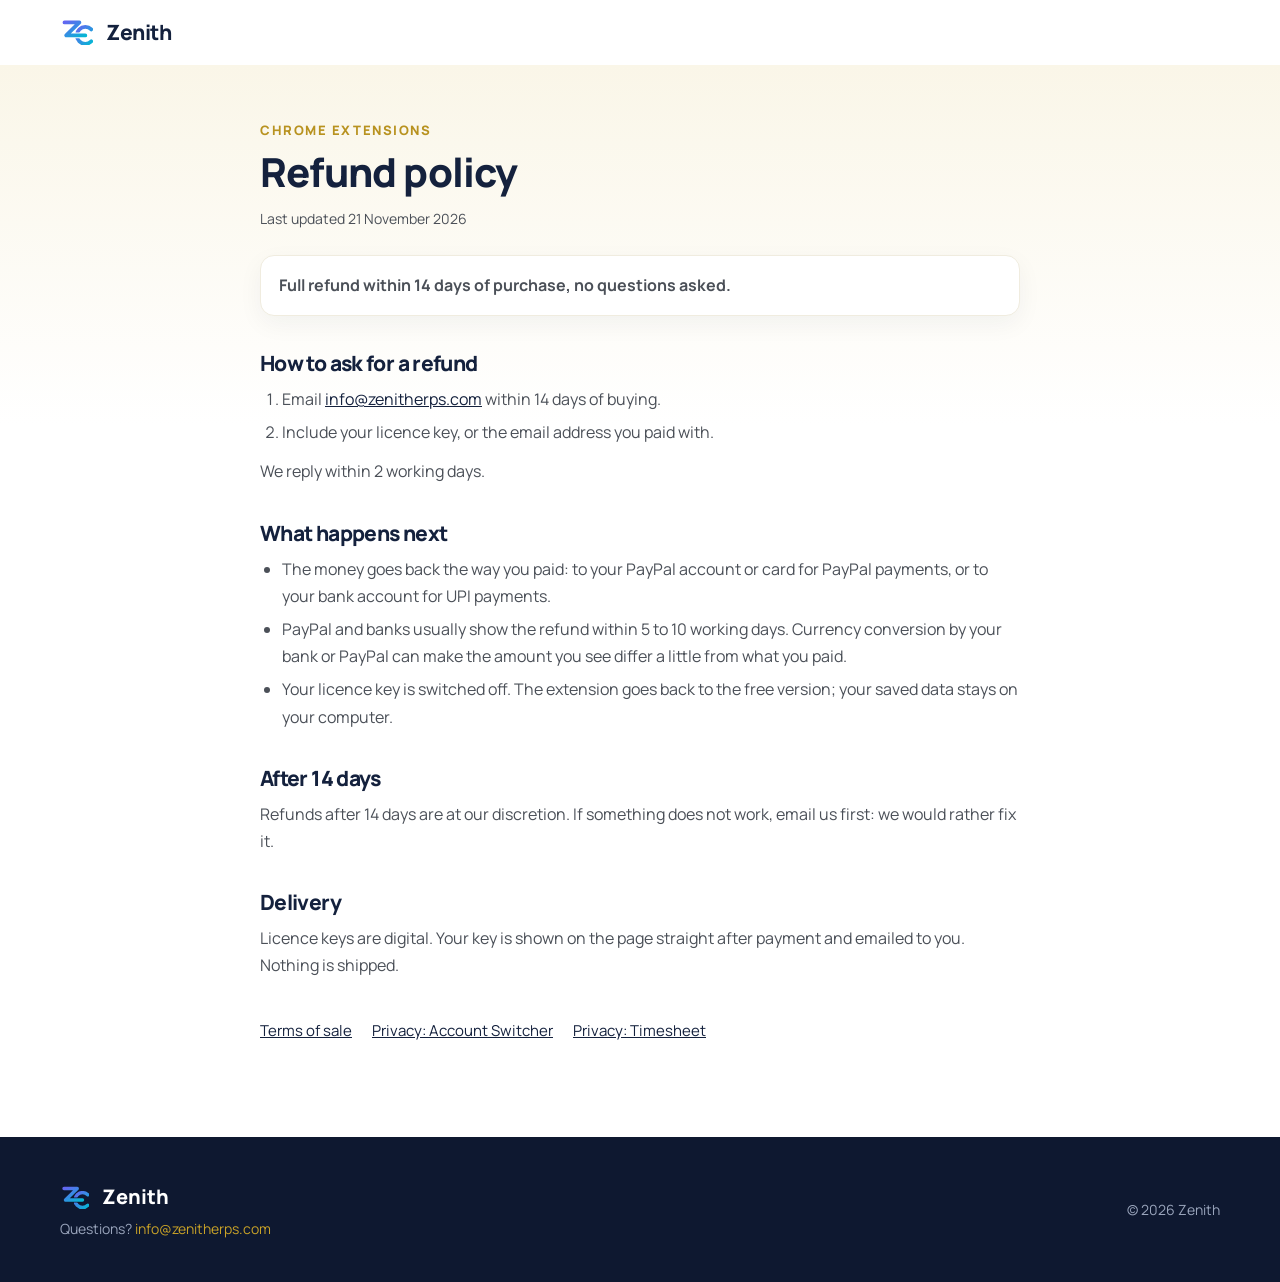
==== commit dc3f9c66: "Privacy policy page for Zenith Timesheet Co-Authored-By: Claude Opus 5.5 <noreply@anthropic.com>" ====
--- a/refund/index.html
+++ b/refund/index.html
@@ -59,6 +59,7 @@
     <div class="legal__links">
       <a href="/terms/">Terms of sale</a>
       <a href="/privacy/account-switcher/">Privacy: Account Switcher</a>
+      <a href="/privacy/timesheet/">Privacy: Timesheet</a>
     </div>
   </div>
 </main>
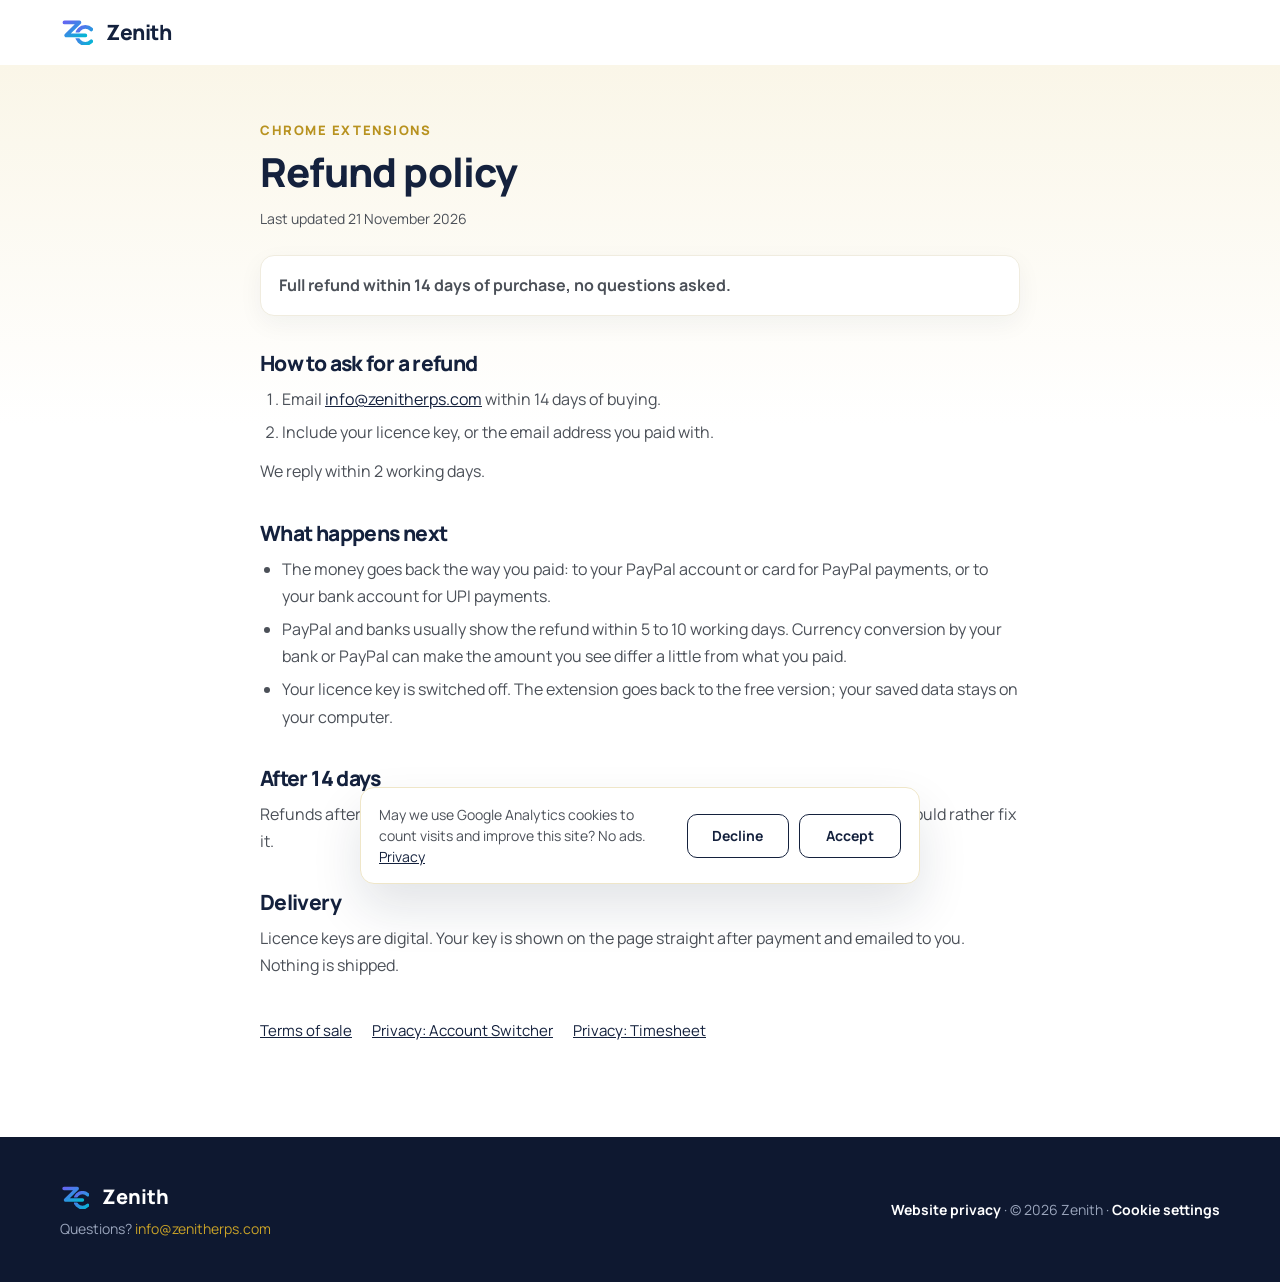
==== commit 4b3c885a: "Cookie choice, GA4 events on every page, error reports, privacy page Google Analytics now loads only" ====
--- a/refund/index.html
+++ b/refund/index.html
@@ -12,6 +12,7 @@
 <link rel="preconnect" href="https://fonts.gstatic.com" crossorigin>
 <link href="https://fonts.googleapis.com/css2?family=Manrope:wght@400;500;600;700;800&display=swap" rel="stylesheet">
 <link rel="stylesheet" href="/styles.css">
+<script src="/common.js" defer></script>
 <link rel="stylesheet" href="/legal/legal.css">
 </head>
 <body>
@@ -71,7 +72,7 @@
       <div class="foot__tag">Questions? <a href="mailto:info@zenitherps.com">info@zenitherps.com</a></div>
     </div>
     <div class="foot__right">
-      <div class="foot__copy">© 2026 Zenith</div>
+      <div class="foot__copy"><a href="/privacy/">Website privacy</a> · © 2026 Zenith</div>
     </div>
   </div>
 </footer>
--- a/styles.css
+++ b/styles.css
@@ -260,7 +260,18 @@
 .foot__right { display: flex; flex-direction: column; gap: 6px; font-size: 14px; color: var(--on-navy-3); text-align: right; }
 .foot__right a { color: #fff; font-weight: 700; font-size: 16px; }
 .foot__right a:hover { color: var(--gold-light); }
-.foot__copy { white-space: nowrap; }
+.foot__copy a { font-size: inherit; }
+.foot__cookies { border: 0; padding: 0; background: none; font: inherit; font-weight: 700; color: #fff; cursor: pointer; }
+.foot__cookies:hover { color: var(--gold-light); }
+
+/* Cookie choice (common.js). Above the mobile bar where a page has one. */
+.cookies { position: fixed; left: 16px; right: 16px; bottom: calc(16px + env(safe-area-inset-bottom)); z-index: 70; box-sizing: border-box; max-width: 560px; margin: 0 auto; padding: 16px 18px; display: flex; flex-wrap: wrap; align-items: center; gap: 12px 18px; border-radius: 14px; background: #fff; border: 1px solid var(--border-warm); box-shadow: var(--lift-shadow); font-size: 14px; line-height: 1.5; color: var(--body); }
+.cookies p { flex: 1 1 260px; }
+.cookies a { color: var(--navy); text-decoration: underline; }
+.cookies__row { display: flex; gap: 10px; flex: 1 0 auto; }
+.cookies__btn { flex: 1; min-height: 44px; padding: 0 18px; border: 1.5px solid var(--navy); border-radius: 10px; background: #fff; color: var(--navy); font: inherit; font-weight: 700; cursor: pointer; }
+.cookies__btn:hover { background: var(--navy); color: #fff; }
+.cookies__btn:focus-visible, .foot__cookies:focus-visible { outline: 3px solid var(--gold); outline-offset: 2px; }
 
 /* Mobile bottom bar */
 .mobile-bar { display: none; position: fixed; left: 0; right: 0; bottom: 0; z-index: 60; gap: 10px; padding: 10px 14px calc(10px + env(safe-area-inset-bottom)); background: rgba(255, 255, 255, .96); backdrop-filter: blur(12px); -webkit-backdrop-filter: blur(12px); border-top: 1px solid #EEE9DA; box-shadow: 0 -10px 30px rgba(20, 33, 61, .08); }
@@ -274,5 +285,6 @@
   .nav__ctas { display: none; }
   .mobile-bar { display: flex; }
   .page { padding-bottom: 84px; }
+  body:has(.mobile-bar) .cookies { bottom: calc(84px + env(safe-area-inset-bottom)); }
   .frame { transform: none; }
 }
